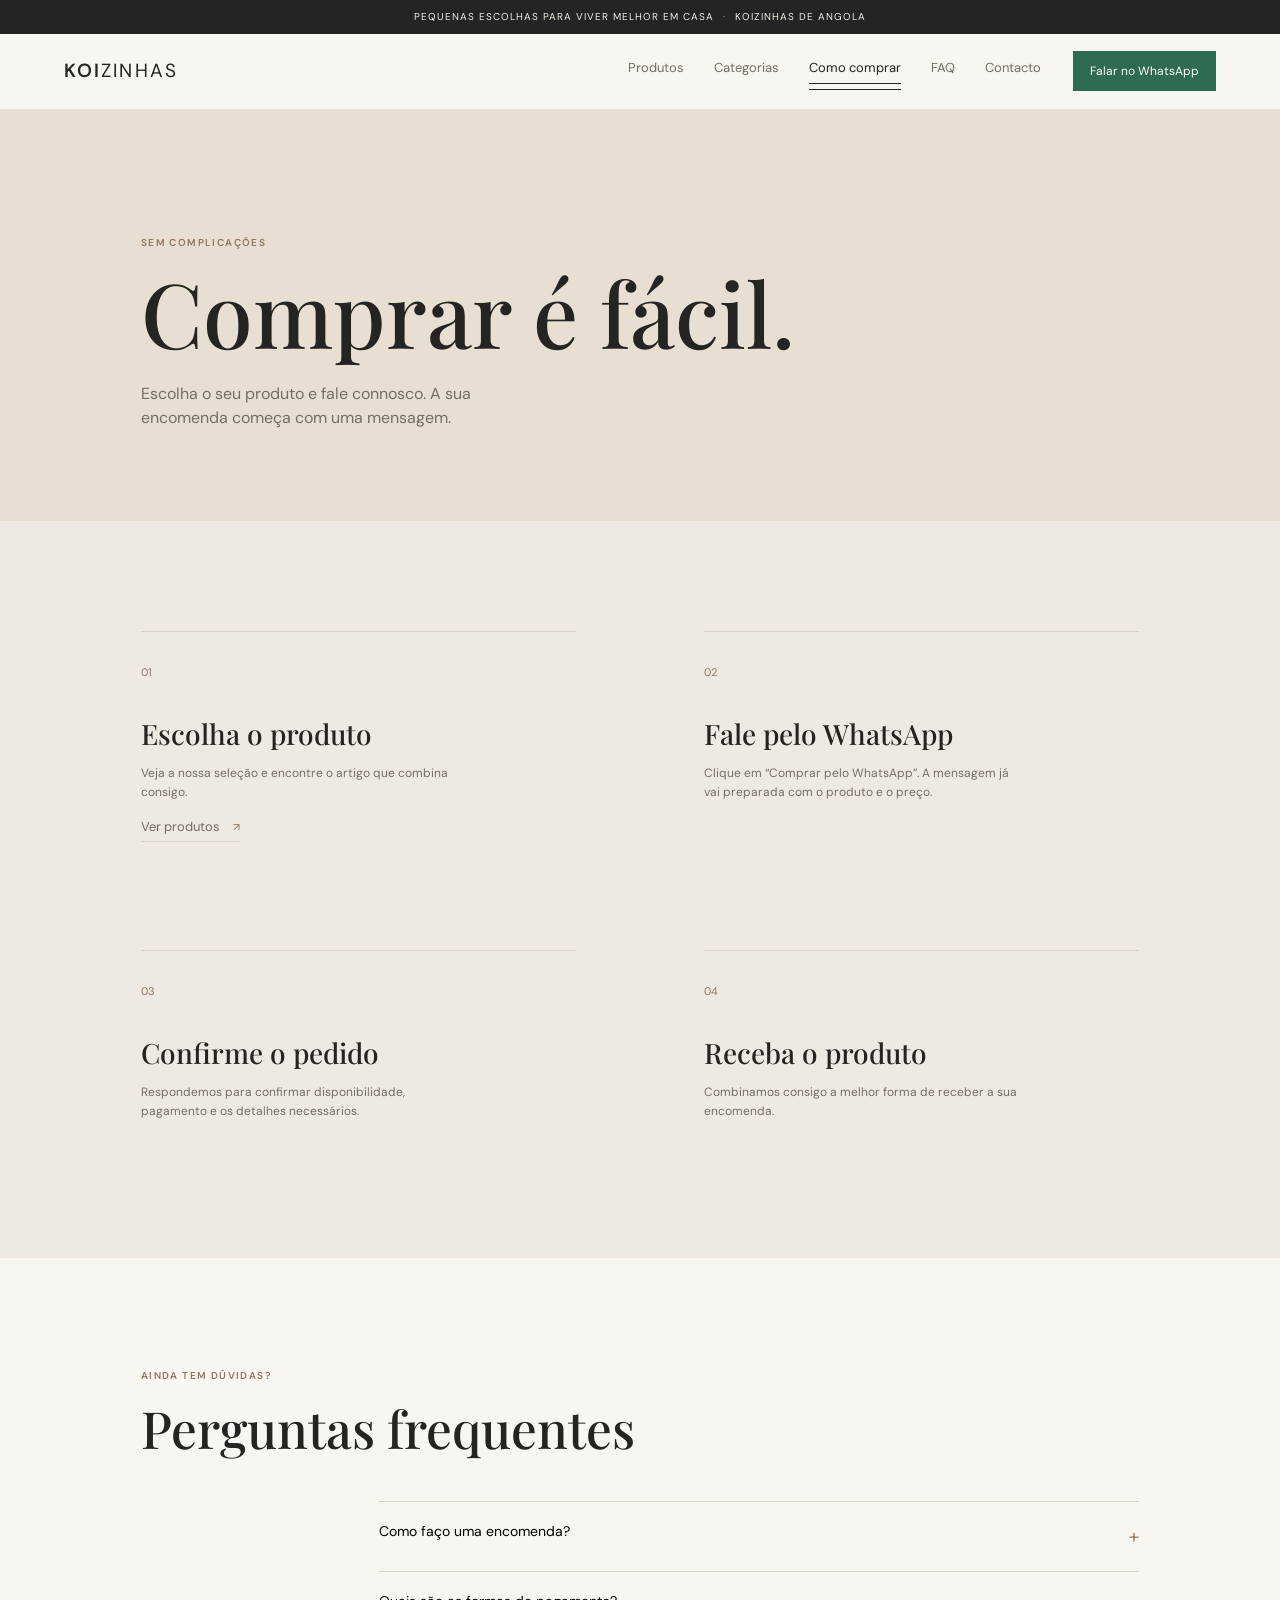
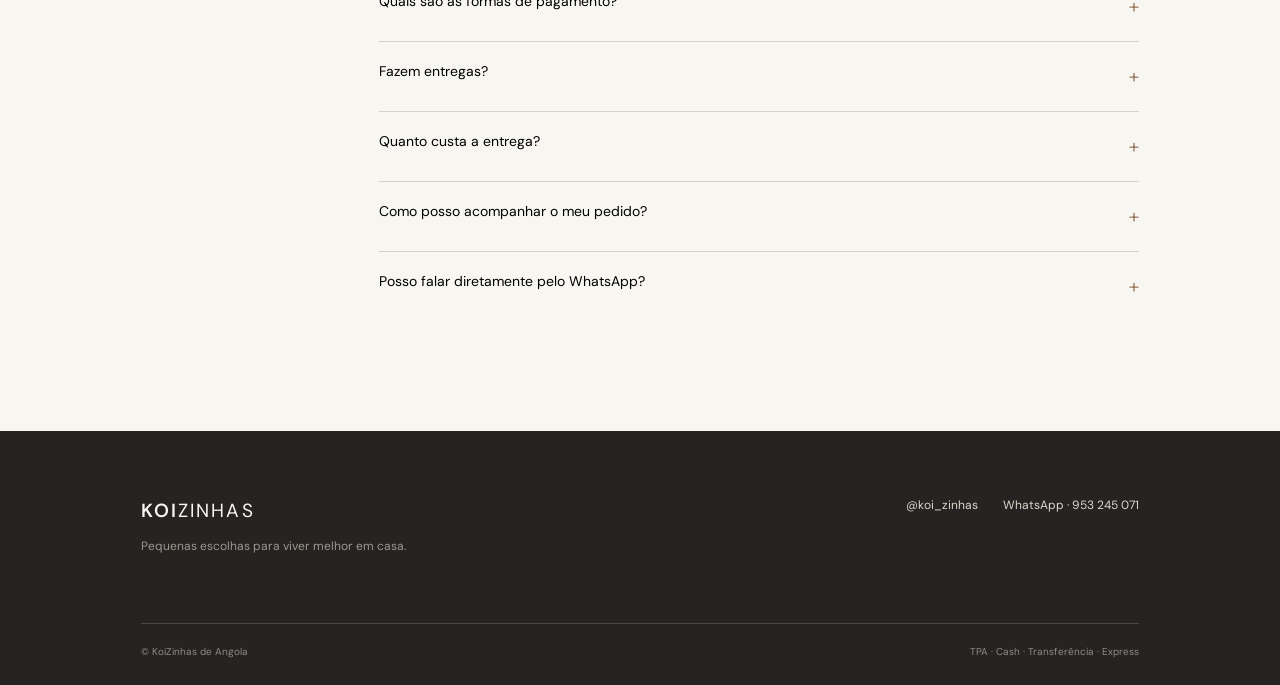
==== como-comprar.html @ 9c2c4a69 "first commit" ====
<!doctype html>
<html lang="pt-AO">
<head><meta charset="utf-8"><meta name="viewport" content="width=device-width, initial-scale=1"><title>Como comprar | KoiZinhas de Angola</title><meta name="description" content="Saiba como comprar na KoiZinhas de Angola através do WhatsApp."><link rel="stylesheet" href="css/style.css"><script src="js/app.js" defer></script></head>
<body>
<div class="announcement-bar">Pequenas escolhas para viver melhor em casa <span>·</span> KoiZinhas de Angola</div>
<header class="site-header"><a class="logo" href="index.html">KOI<span>ZINHAS</span></a><nav class="main-nav" aria-label="Navegação principal"><a href="produtos.html">Produtos</a><a href="produtos.html#categorias">Categorias</a><a class="current" href="como-comprar.html">Como comprar</a><a href="como-comprar.html#faq">FAQ</a><a href="contacto.html">Contacto</a></nav><a class="header-whatsapp" href="https://wa.me/244953245071" target="_blank" rel="noopener">Falar no WhatsApp</a><button class="menu-button" type="button" aria-expanded="false" aria-label="Abrir menu">Menu</button></header>
<main><section class="page-heading"><p class="eyebrow">Sem complicações</p><h1>Comprar é fácil.</h1><p>Escolha o seu produto e fale connosco. A sua encomenda começa com uma mensagem.</p></section><section class="section steps-page"><div class="steps-grid"><article><span>01</span><h2>Escolha o produto</h2><p>Veja a nossa seleção e encontre o artigo que combina consigo.</p><a class="underlined-link" href="produtos.html">Ver produtos <span>↗</span></a></article><article><span>02</span><h2>Fale pelo WhatsApp</h2><p>Clique em “Comprar pelo WhatsApp”. A mensagem já vai preparada com o produto e o preço.</p></article><article><span>03</span><h2>Confirme o pedido</h2><p>Respondemos para confirmar disponibilidade, pagamento e os detalhes necessários.</p></article><article><span>04</span><h2>Receba o produto</h2><p>Combinamos consigo a melhor forma de receber a sua encomenda.</p></article></div></section><section class="section faq-page" id="faq"><div class="section-heading"><div><p class="eyebrow">Ainda tem dúvidas?</p><h2>Perguntas frequentes</h2></div></div><div class="faq-list" id="faq-list"></div></section></main>
<footer class="footer"><div><a class="logo light-logo" href="index.html">KOI<span>ZINHAS</span></a><p>Pequenas escolhas para viver melhor em casa.</p></div><div class="footer-links"><a href="https://instagram.com/koi_zinhas" target="_blank" rel="noopener">@koi_zinhas</a><a href="contacto.html">WhatsApp · 953 245 071</a></div><div class="footer-bottom"><span>© KoiZinhas de Angola</span><span>TPA · Cash · Transferência · Express</span></div></footer><div class="mobile-bar"><a href="produtos.html">Produtos</a><a href="https://wa.me/244953245071" target="_blank" rel="noopener">WhatsApp</a></div>
</body></html>
---- css/style.css ----
@import url('https://fonts.googleapis.com/css2?family=DM+Sans:wght@400;500;600&family=Playfair+Display:wght@500;600&display=swap');
:root{--ink:#252422;--muted:#746e65;--paper:#f8f6f1;--sand:#e8dfd2;--line:#d9d1c6;--wood:#92745b;--green:#2e6b50;--serif:'Playfair Display',Georgia,serif;--sans:'DM Sans',Arial,sans-serif}*{box-sizing:border-box}html{scroll-behavior:smooth}body{margin:0;background:var(--paper);color:var(--ink);font-family:var(--sans);font-size:15px;line-height:1.55}a{color:inherit;text-decoration:none}button{font:inherit}.site-header{height:76px;padding:0 5vw;display:flex;align-items:center;gap:32px;background:rgba(248,246,241,.96);border-bottom:1px solid rgba(217,209,198,.6);position:sticky;top:0;z-index:5}.logo{font-size:19px;font-weight:600;letter-spacing:.11em}.logo span{font-weight:400}.main-nav{display:flex;gap:30px;margin-left:auto}.main-nav a{font-size:13px;color:var(--muted)}.header-whatsapp{background:var(--green);color:#fff;padding:11px 17px;font-size:12px}.menu-button{display:none;border:0;background:none;color:var(--muted)}.hero{display:grid;grid-template-columns:42% 58%;min-height:650px}.hero-copy{padding:clamp(70px,10vw,145px) 10vw 70px 11vw;display:flex;flex-direction:column;justify-content:center}.eyebrow{margin:0 0 17px;color:var(--wood);font-size:10px;font-weight:600;letter-spacing:.14em;text-transform:uppercase}.hero h1{max-width:600px;margin:0;font:600 clamp(42px,5.3vw,78px)/1.05 var(--serif)}.hero-description{max-width:360px;margin:28px 0 34px;color:var(--muted);font-size:16px}.hero-actions{display:flex;align-items:center;gap:25px;flex-wrap:wrap}.button{display:inline-flex;align-items:center;justify-content:center;padding:14px 21px;font-size:12px;letter-spacing:.1em;text-transform:uppercase}.button.dark{background:var(--ink);color:var(--paper)}.button.light{background:var(--paper);color:var(--ink)}.underlined-link{border-bottom:1px solid var(--line);padding-bottom:4px;color:var(--muted);font-size:13px}.underlined-link span,.button span{margin-left:10px}.hero-image{min-height:500px}.hero-image img,.feature-wrap>img{display:block;width:100%;height:100%;object-fit:cover}.intro-strip{display:flex;justify-content:space-between;align-items:center;padding:31px 11vw;background:var(--sand);font:500 21px var(--serif)}.intro-strip p{margin:0}.intro-strip span{color:var(--muted);font:12px var(--sans)}.section{padding:110px 11vw}.section-heading{display:flex;justify-content:space-between;align-items:end;margin-bottom:45px}.section h2{margin:0;font:500 clamp(34px,4vw,54px)/1.08 var(--serif)}.section-heading>p{max-width:280px;margin:0;color:var(--muted);font-size:13px}.category-list{display:flex;gap:24px;margin-bottom:25px;overflow:auto}.category-button{padding:0 0 8px;border:0;border-bottom:1px solid transparent;background:none;color:var(--muted);cursor:pointer;font-size:12px;white-space:nowrap}.category-button.active{border-color:var(--ink);color:var(--ink)}.product-grid{display:grid;grid-template-columns:repeat(2,1fr);gap:55px 22px}.product-card{min-width:0}.product-image{display:block;width:100%;aspect-ratio:1/1.12;padding:0;border:0;background:var(--sand);overflow:hidden;cursor:pointer}.product-image img{width:100%;height:100%;object-fit:cover;transition:transform .5s}.product-image:hover img{transform:scale(1.03)}.product-meta{display:flex;justify-content:space-between;gap:15px;margin-top:18px}.product-meta h3{margin:0 0 7px;font:500 20px var(--serif)}.product-meta p{max-width:260px;margin:0;color:var(--muted);font-size:12px}.product-meta strong,.feature-copy>strong,.dialog-copy>strong{font-size:14px;white-space:nowrap}.availability{margin:16px 0;color:var(--green);font-size:10px;letter-spacing:.12em;text-transform:uppercase}.product-actions{display:flex;align-items:center;gap:16px}.buy-button{display:inline-flex;background:var(--green);color:#fff;padding:10px 13px;border:0;font-size:10px;letter-spacing:.08em;text-transform:uppercase}.details-button{padding:0;border:0;border-bottom:1px solid var(--line);background:none;color:var(--muted);cursor:pointer;font-size:11px}.feature-section{padding-top:0}.feature-wrap{display:grid;grid-template-columns:1.1fr 1fr;background:var(--sand)}.feature-wrap>img{min-height:470px}.feature-copy{align-self:center;padding:65px 8vw}.feature-copy h2{font-size:47px}.feature-copy>p:not(.eyebrow){max-width:330px;margin:22px 0;color:var(--muted);font-size:14px}.feature-copy .buy-button{width:max-content;margin-top:27px}.steps-section{background:#eeeae3}.steps-grid{display:grid;grid-template-columns:repeat(4,1fr);gap:30px}.steps-grid article{border-top:1px solid var(--line);padding-top:18px}.steps-grid span{color:var(--wood);font-size:11px}.steps-grid h3{margin:38px 0 8px;font:500 19px var(--serif)}.steps-grid p{max-width:180px;margin:0;color:var(--muted);font-size:12px}.details-section{display:grid;grid-template-columns:1fr 1fr;gap:10vw}.details-copy{max-width:390px;padding-top:38px;color:var(--muted)}.payments{display:flex;flex-wrap:wrap;gap:9px 20px;margin-top:30px;color:var(--ink);font-size:11px;letter-spacing:.08em;text-transform:uppercase}.faq-list{max-width:760px;margin-left:auto}.faq-item{border-top:1px solid var(--line)}.faq-question{display:flex;justify-content:space-between;width:100%;padding:19px 0;border:0;background:none;text-align:left;cursor:pointer;font-size:14px}.faq-question span{color:var(--wood);font-size:20px;font-weight:300}.faq-answer{display:none;padding:0 40px 19px 0;color:var(--muted);font-size:13px}.faq-item.open .faq-answer{display:block}.contact-section{display:flex;justify-content:space-between;align-items:center;gap:30px;background:var(--wood);color:#fff}.contact-section .eyebrow{color:#e6d6c3}.contact-section h2{font-size:44px}.contact-section p:not(.eyebrow){color:#ebdfd2}.footer{display:grid;grid-template-columns:1fr auto;gap:55px;padding:65px 11vw 25px;background:var(--ink);color:#dfd8cd}.light-logo{color:#f8f6f1}.footer p{color:#9e978e;font-size:12px}.footer-links{display:flex;gap:25px;align-items:start;font-size:12px}.footer-bottom{display:flex;grid-column:1/-1;justify-content:space-between;padding-top:20px;border-top:1px solid #4a4741;color:#918b82;font-size:10px}.mobile-bar{display:none}.product-dialog{width:min(850px,calc(100% - 32px));padding:0;border:0;background:var(--paper);color:var(--ink)}.product-dialog::backdrop{background:#25242299}.dialog-close{position:absolute;top:10px;right:15px;border:0;background:none;font-size:27px;cursor:pointer}.dialog-product{display:grid;grid-template-columns:1fr 1fr}.dialog-product>img{width:100%;height:100%;min-height:430px;object-fit:cover}.dialog-copy{padding:60px 45px}.dialog-copy h2{margin:0 0 10px;font:500 36px var(--serif)}.dialog-copy>p:not(.eyebrow):not(.availability){color:var(--muted);font-size:13px}.dialog-copy .buy-button{margin-top:10px}
@media(max-width:700px){body{padding-bottom:62px}.site-header{height:62px;padding:0 20px}.header-whatsapp{display:none}.menu-button{display:block;margin-left:auto}.main-nav{display:none;position:absolute;top:62px;left:0;right:0;padding:18px 20px;background:var(--paper);border-bottom:1px solid var(--line)}.main-nav.open{display:flex;flex-direction:column;gap:16px}.hero{display:flex;flex-direction:column-reverse;min-height:0}.hero-image{height:58vh;min-height:370px}.hero-copy{padding:46px 22px 58px}.hero h1{font-size:45px}.hero-description{margin:20px 0 27px;font-size:14px}.intro-strip{display:block;padding:23px 22px}.intro-strip p{margin-bottom:5px;font-size:18px}.intro-strip span{font-size:11px}.section{padding:70px 22px}.section-heading{display:block;margin-bottom:32px}.section-heading>p{margin-top:18px}.product-grid{grid-template-columns:1fr;gap:45px}.product-meta h3{font-size:22px}.feature-wrap{display:block}.feature-wrap>img{min-height:330px}.feature-copy{padding:45px 28px 50px}.feature-copy h2{font-size:38px}.steps-grid{grid-template-columns:1fr 1fr;gap:38px 22px}.steps-grid h3{margin-top:25px;font-size:17px}.details-section{display:block}.details-copy{padding-top:23px}.contact-section{display:block}.contact-section h2{font-size:38px;margin-bottom:15px}.contact-section .button{margin-top:22px}.footer{display:block;padding:50px 22px 85px}.footer-links{flex-wrap:wrap;margin:32px 0}.footer-bottom{display:block}.footer-bottom span{display:block;margin-top:9px}.mobile-bar{position:fixed;right:0;bottom:0;left:0;z-index:10;display:grid;grid-template-columns:1fr 1fr;height:62px;background:var(--ink);box-shadow:0 -5px 18px #0002}.mobile-bar a{display:flex;align-items:center;justify-content:center;color:var(--paper);font-size:11px;letter-spacing:.1em;text-transform:uppercase}.mobile-bar a:last-child{background:var(--green)}.dialog-product{display:block}.dialog-product>img{height:300px;min-height:0}.dialog-copy{padding:35px 25px 30px}}

.main-nav a.current{color:var(--ink);border-bottom:1px solid var(--ink);padding-bottom:4px}.home-intro{display:grid;grid-template-columns:1fr 1fr;gap:10vw}.home-intro>div:last-child{align-self:end;max-width:330px;color:var(--muted)}.home-intro .underlined-link{display:inline-block;margin-top:22px;color:var(--ink)}.page-heading{padding:125px 11vw 90px;background:var(--sand)}.page-heading h1{max-width:700px;margin:0;font:500 clamp(48px,7vw,92px)/1 var(--serif)}.page-heading>p:last-child{max-width:390px;margin:25px 0 0;color:var(--muted);font-size:16px}.products-page{padding-top:65px}.steps-page{background:#eeeae3}.steps-page .steps-grid{grid-template-columns:repeat(2,1fr);gap:80px 10vw}.steps-page .steps-grid article{padding:28px 0;border-top:1px solid var(--line)}.steps-page h2{margin:32px 0 12px;font:500 28px var(--serif)}.steps-page p{max-width:320px;color:var(--muted)}.steps-page .underlined-link{display:inline-block;margin-top:15px}.faq-page{min-height:500px}.contact-hero{display:grid;grid-template-columns:1fr 1fr;min-height:580px;background:var(--sand)}.contact-hero>div{display:flex;flex-direction:column;justify-content:center;padding:80px 11vw}.contact-hero h1{margin:0;font:500 clamp(48px,6vw,78px)/1 var(--serif)}.contact-hero p:not(.eyebrow){max-width:360px;margin:25px 0 30px;color:var(--muted)}.contact-hero .button{width:max-content}.contact-hero img{width:100%;height:100%;min-height:450px;object-fit:cover}.contact-details{display:grid;grid-template-columns:1fr 1fr;gap:10vw}.contact-links{display:grid;gap:0}.contact-links>a,.contact-links>div{display:grid;gap:5px;padding:20px 0;border-top:1px solid var(--line)}.contact-links small{color:var(--wood);font-size:10px;letter-spacing:.13em;text-transform:uppercase}.contact-links strong{font:500 25px var(--serif)}
@media(max-width:700px){.page-heading{padding:80px 22px 65px}.page-heading h1{font-size:50px}.home-intro,.contact-details{display:block}.home-intro>div:last-child{margin-top:24px}.steps-page .steps-grid{grid-template-columns:1fr;gap:30px}.contact-hero{display:flex;flex-direction:column}.contact-hero>div{padding:75px 22px 60px}.contact-hero img{min-height:330px;max-height:430px}.contact-details .contact-links{margin-top:35px}}

.announcement-bar{display:flex;justify-content:center;gap:9px;padding:9px 20px;background:var(--ink);color:#f3eee6;font-size:10px;letter-spacing:.1em;text-transform:uppercase}.announcement-bar span{color:#bda88e}.category-showcase{padding-top:95px;padding-bottom:80px}.category-tiles{display:grid;grid-template-columns:1.35fr 1fr 1fr;grid-template-rows:260px 260px;gap:14px}.category-tile{position:relative;display:block;overflow:hidden;background:var(--sand)}.category-tile-large{grid-row:span 2}.category-tile img{width:100%;height:100%;object-fit:cover;display:block;transition:transform .6s}.category-tile:hover img{transform:scale(1.04)}.category-tile:after{content:'';position:absolute;inset:45% 0 0;background:linear-gradient(transparent,#25242299)}.category-tile span{position:absolute;z-index:1;bottom:20px;left:22px;color:#fff;font:500 25px var(--serif)}.category-tile b{font:14px var(--sans);margin-left:8px}.category-tile:nth-child(2){grid-column:2 / 4}.category-tile:nth-child(3){grid-column:2}.category-tile:nth-child(4){grid-column:3}
.product-detail{display:grid;grid-template-columns:1.1fr .9fr;min-height:680px}.product-gallery{display:grid;grid-template-columns:88px 1fr;gap:16px;padding:70px 5vw 70px 11vw;background:var(--sand)}.gallery-main{overflow:hidden;background:#e1d5c5}.gallery-main img{width:100%;height:100%;min-height:540px;display:block;object-fit:cover;transition:transform .5s ease}.gallery-main:hover img{transform:scale(1.025)}.gallery-thumbs{display:flex;flex-direction:column;gap:10px}.gallery-thumb{padding:0;border:1px solid transparent;background:none;cursor:pointer}.gallery-thumb.active{border-color:var(--ink)}.gallery-thumb img{display:block;width:100%;aspect-ratio:1;object-fit:cover}.product-information{align-self:center;padding:70px 11vw 70px 7vw}.product-information h1{max-width:440px;margin:0;font:500 clamp(42px,5vw,70px)/1.02 var(--serif)}.product-detail-price{margin:24px 0 0;font-size:17px;font-weight:600}.product-detail-description{max-width:350px;margin:25px 0;color:var(--muted);font-size:14px}.product-buy{margin-top:12px}.product-note{display:grid;gap:10px;margin-top:55px;padding-top:20px;border-top:1px solid var(--line);color:var(--muted);font-size:11px}.product-aftercare{background:#eeeae3}.product-aftercare h2{max-width:580px;margin:0 0 24px;font-size:48px}.unavailable-message{color:var(--muted);font-size:13px}.product-detail-loading{padding:150px 11vw;color:var(--muted)}
@media(max-width:700px){.announcement-bar{font-size:8px;letter-spacing:.08em}.category-showcase{padding-top:70px;padding-bottom:55px}.category-tiles{display:grid;grid-template-columns:1fr 1fr;grid-template-rows:220px 170px 170px;gap:9px}.category-tile-large{grid-row:auto;grid-column:1 / 3}.category-tile:nth-child(2),.category-tile:nth-child(3),.category-tile:nth-child(4){grid-column:auto}.category-tile span{bottom:14px;left:15px;font-size:20px}}

.empty-category{grid-column:1 / -1;max-width:520px;padding:60px 0}.empty-category h2{margin:0;font-size:38px}.empty-category>p:not(.eyebrow){max-width:390px;margin:18px 0 25px;color:var(--muted);font-size:14px}

.js body{opacity:1}.page-leaving{opacity:0;transition:opacity .14s ease}.site-header{transition:height .25s ease,background .25s ease,box-shadow .25s ease}.site-header.is-scrolled{height:64px;background:rgba(248,246,241,.99);box-shadow:0 1px 14px rgba(37,36,34,.06)}.main-nav a{position:relative;transition:color .2s ease}.main-nav a:after{content:'';position:absolute;right:0;bottom:-7px;left:0;height:1px;background:var(--ink);transform:scaleX(0);transform-origin:right;transition:transform .25s ease}.main-nav a:hover:after,.main-nav a.current:after{transform:scaleX(1);transform-origin:left}.js .reveal{opacity:0;transform:translateY(18px);transition:opacity .65s ease,transform .65s ease}.js .reveal.is-visible{opacity:1;transform:translateY(0)}.product-grid .product-card:nth-child(2){transition-delay:.08s}.product-grid .product-card:nth-child(3){transition-delay:.16s}.product-grid .product-card:nth-child(4){transition-delay:.24s}.product-image{position:relative}.product-image:after{content:'';position:absolute;inset:0;background:linear-gradient(transparent 52%,rgba(37,36,34,.35));opacity:0;transition:opacity .35s ease}.product-image:hover:after{opacity:1}.image-action{position:absolute;z-index:1;right:20px;bottom:18px;left:20px;color:#fff;font-size:10px;letter-spacing:.1em;text-transform:uppercase;opacity:0;transform:translateY(5px);transition:opacity .3s ease,transform .3s ease}.product-image:hover .image-action{opacity:1;transform:translateY(0)}.image-action b{margin-left:7px;font-size:14px;transition:transform .25s ease;display:inline-block}.product-image:hover .image-action b{transform:translateX(4px)}.buy-button{transition:background .25s ease,transform .25s ease}.buy-button:hover{background:#245a43;transform:translateY(-2px)}.buy-button span{margin-left:8px;transition:transform .25s ease;display:inline-block}.buy-button:hover span{transform:translateX(3px)}.category-tile span b{display:inline-block;transition:transform .25s ease}.category-tile:hover span b{transform:translateX(4px)}.menu-open{overflow:hidden}.menu-button{cursor:pointer}.product-dialog{animation:dialog-in .24s ease}.faq-answer{max-height:0;overflow:hidden;display:block;padding-top:0;padding-bottom:0;transition:max-height .3s ease,padding .3s ease}.faq-item.open .faq-answer{max-height:160px;padding-bottom:19px}.faq-item.open .faq-question span{transform:rotate(180deg)}.faq-question span{display:inline-block;transition:transform .25s ease}@keyframes dialog-in{from{opacity:0;transform:translateY(12px)}to{opacity:1;transform:translateY(0)}}
@media(prefers-reduced-motion:reduce){*,*::before,*::after{scroll-behavior:auto!important;animation-duration:.01ms!important;animation-iteration-count:1!important;transition-duration:.01ms!important}.js .reveal{opacity:1;transform:none}.page-leaving{opacity:1}}
@keyframes page-in{from{opacity:0}to{opacity:1}}.js body{animation:page-in .45s ease both}
@media(max-width:700px){.product-detail{display:block}.product-gallery{display:flex;flex-direction:column-reverse;gap:12px;padding:22px}.gallery-main img{min-height:0;aspect-ratio:1/1.08}.gallery-thumbs{flex-direction:row}.gallery-thumb{width:62px}.product-information{padding:55px 22px 65px}.product-information h1{font-size:48px}.product-note{margin-top:38px}.product-aftercare h2{font-size:38px}}
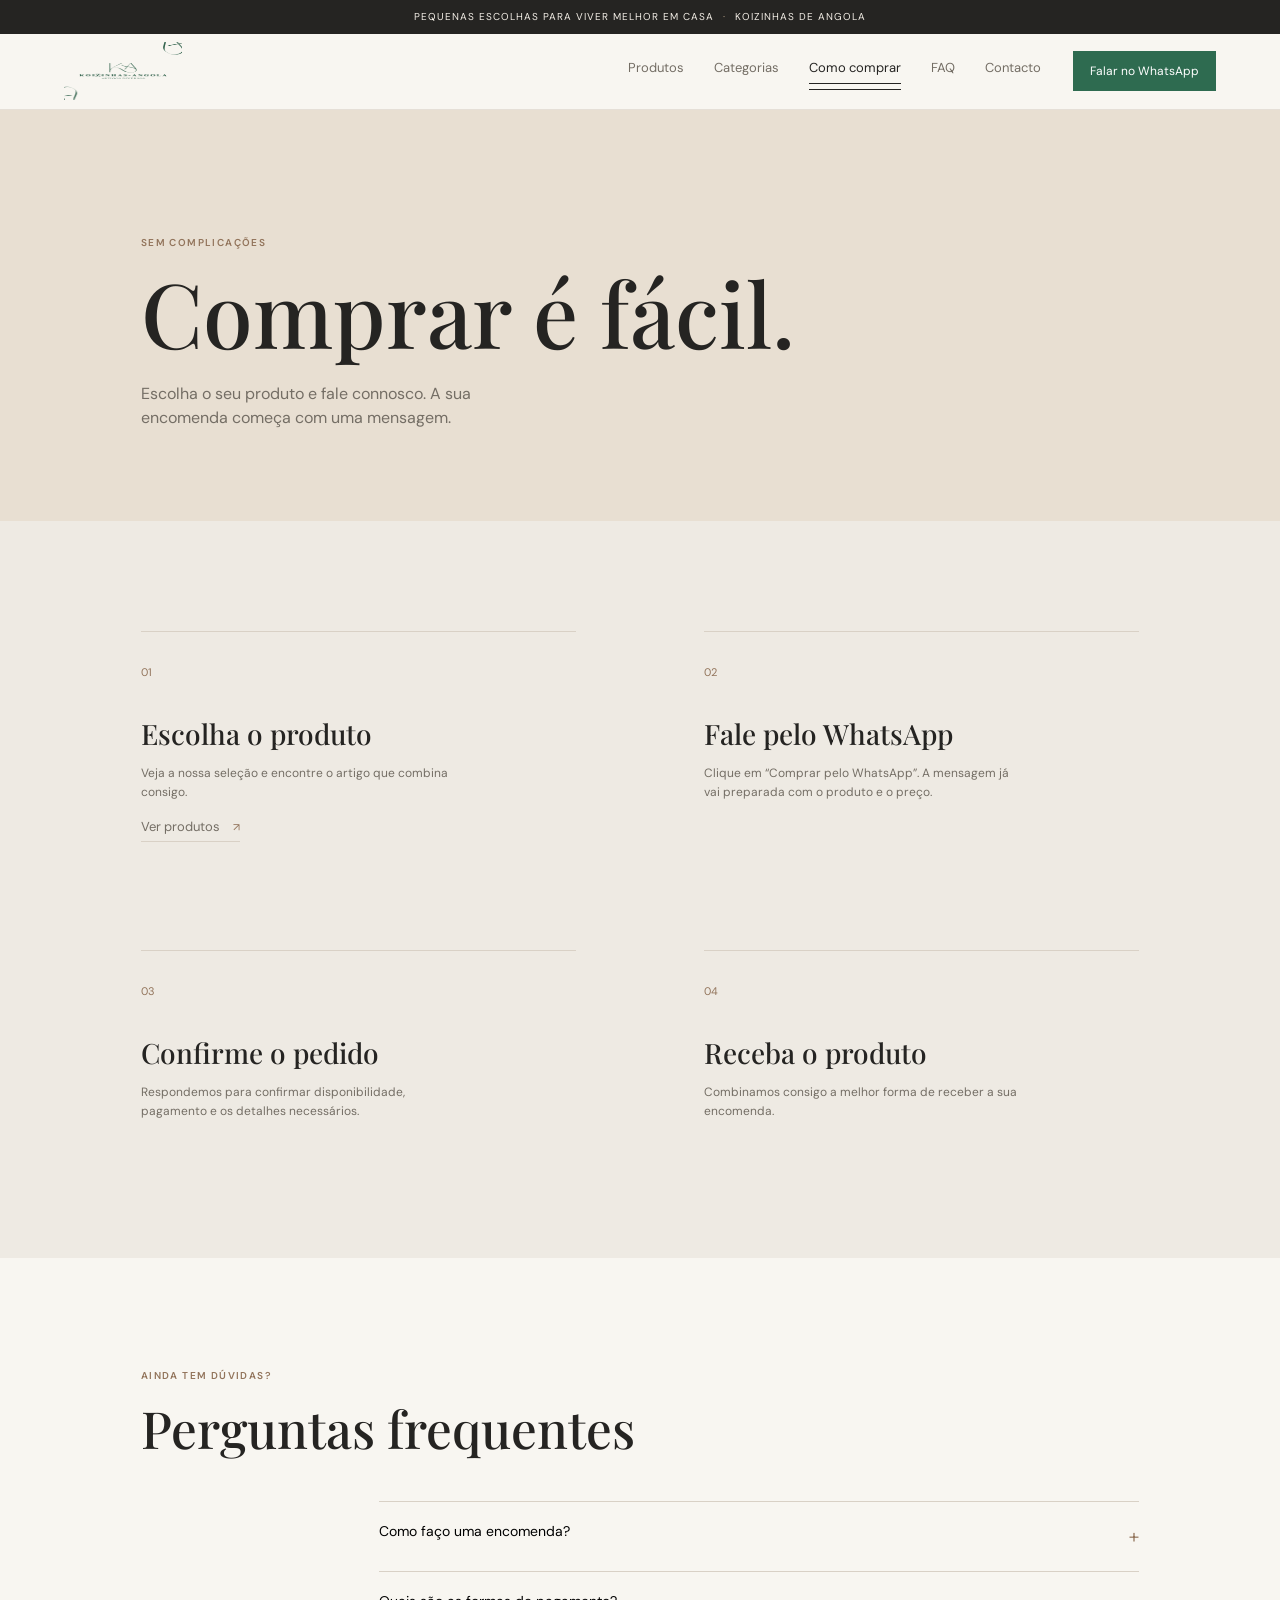
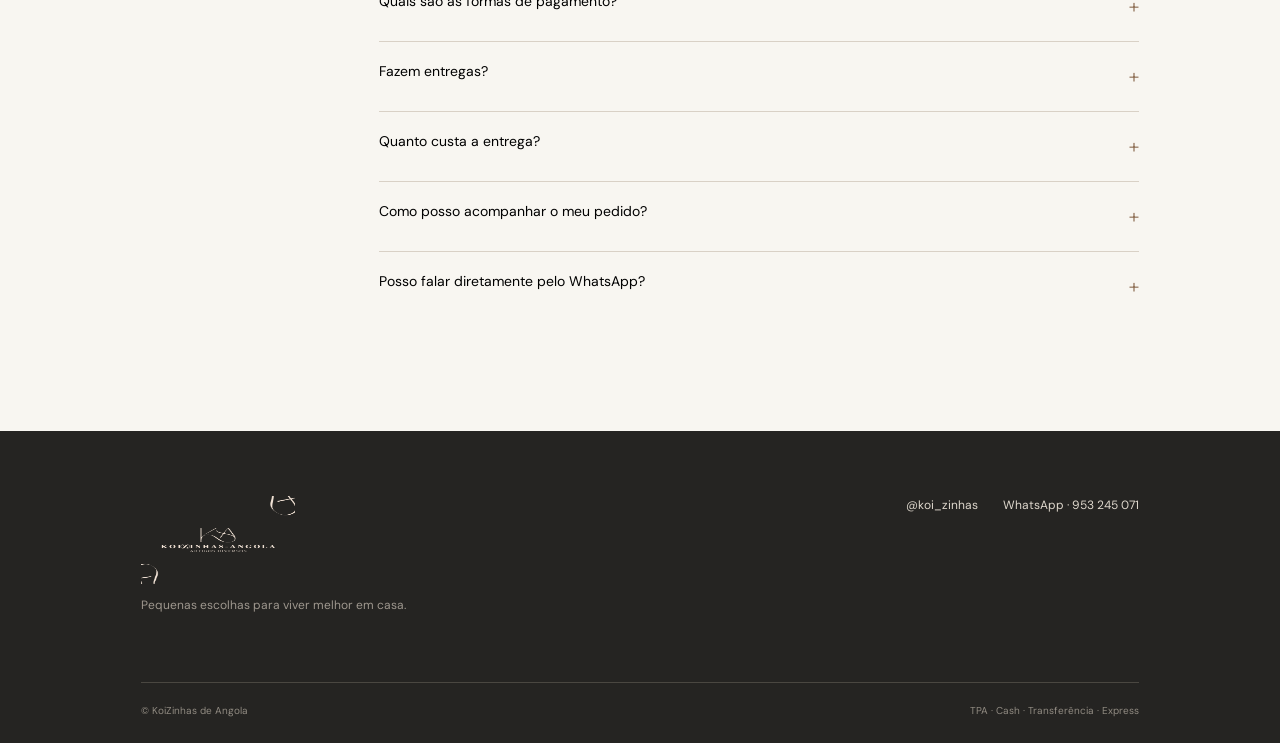
==== commit aca4b2d3: "Atualiza site" ====
--- a/como-comprar.html
+++ b/como-comprar.html
@@ -3,7 +3,7 @@
 <head><meta charset="utf-8"><meta name="viewport" content="width=device-width, initial-scale=1"><title>Como comprar | KoiZinhas de Angola</title><meta name="description" content="Saiba como comprar na KoiZinhas de Angola através do WhatsApp."><link rel="stylesheet" href="css/style.css"><script src="js/app.js" defer></script></head>
 <body>
 <div class="announcement-bar">Pequenas escolhas para viver melhor em casa <span>·</span> KoiZinhas de Angola</div>
-<header class="site-header"><a class="logo" href="index.html">KOI<span>ZINHAS</span></a><nav class="main-nav" aria-label="Navegação principal"><a href="produtos.html">Produtos</a><a href="produtos.html#categorias">Categorias</a><a class="current" href="como-comprar.html">Como comprar</a><a href="como-comprar.html#faq">FAQ</a><a href="contacto.html">Contacto</a></nav><a class="header-whatsapp" href="https://wa.me/244953245071" target="_blank" rel="noopener">Falar no WhatsApp</a><button class="menu-button" type="button" aria-expanded="false" aria-label="Abrir menu">Menu</button></header>
+<header class="site-header"><a class="logo" href="index.html"><img src="assets/logotipo1.png" alt="KoiZinhas de Angola" /></a><nav class="main-nav" aria-label="Navegação principal"><a href="produtos.html">Produtos</a><a href="produtos.html#categorias">Categorias</a><a class="current" href="como-comprar.html">Como comprar</a><a href="como-comprar.html#faq">FAQ</a><a href="contacto.html">Contacto</a></nav><a class="header-whatsapp" href="https://wa.me/244953245071" target="_blank" rel="noopener">Falar no WhatsApp</a><button class="menu-button" type="button" aria-expanded="false" aria-label="Abrir menu">Menu</button></header>
 <main><section class="page-heading"><p class="eyebrow">Sem complicações</p><h1>Comprar é fácil.</h1><p>Escolha o seu produto e fale connosco. A sua encomenda começa com uma mensagem.</p></section><section class="section steps-page"><div class="steps-grid"><article><span>01</span><h2>Escolha o produto</h2><p>Veja a nossa seleção e encontre o artigo que combina consigo.</p><a class="underlined-link" href="produtos.html">Ver produtos <span>↗</span></a></article><article><span>02</span><h2>Fale pelo WhatsApp</h2><p>Clique em “Comprar pelo WhatsApp”. A mensagem já vai preparada com o produto e o preço.</p></article><article><span>03</span><h2>Confirme o pedido</h2><p>Respondemos para confirmar disponibilidade, pagamento e os detalhes necessários.</p></article><article><span>04</span><h2>Receba o produto</h2><p>Combinamos consigo a melhor forma de receber a sua encomenda.</p></article></div></section><section class="section faq-page" id="faq"><div class="section-heading"><div><p class="eyebrow">Ainda tem dúvidas?</p><h2>Perguntas frequentes</h2></div></div><div class="faq-list" id="faq-list"></div></section></main>
-<footer class="footer"><div><a class="logo light-logo" href="index.html">KOI<span>ZINHAS</span></a><p>Pequenas escolhas para viver melhor em casa.</p></div><div class="footer-links"><a href="https://instagram.com/koi_zinhas" target="_blank" rel="noopener">@koi_zinhas</a><a href="contacto.html">WhatsApp · 953 245 071</a></div><div class="footer-bottom"><span>© KoiZinhas de Angola</span><span>TPA · Cash · Transferência · Express</span></div></footer><div class="mobile-bar"><a href="produtos.html">Produtos</a><a href="https://wa.me/244953245071" target="_blank" rel="noopener">WhatsApp</a></div>
+<footer class="footer"><div><a class="logo light-logo" href="index.html"><img src="assets/logotipo1.png" alt="KoiZinhas de Angola" /></a><p>Pequenas escolhas para viver melhor em casa.</p></div><div class="footer-links"><a href="https://instagram.com/koi_zinhas" target="_blank" rel="noopener">@koi_zinhas</a><a href="contacto.html">WhatsApp · 953 245 071</a></div><div class="footer-bottom"><span>© KoiZinhas de Angola</span><span>TPA · Cash · Transferência · Express</span></div></footer><div class="mobile-bar"><a href="produtos.html">Produtos</a><a href="https://wa.me/244953245071" target="_blank" rel="noopener">WhatsApp</a></div>
 </body></html>
--- a/css/style.css
+++ b/css/style.css
@@ -9,6 +9,9 @@
 .product-detail{display:grid;grid-template-columns:1.1fr .9fr;min-height:680px}.product-gallery{display:grid;grid-template-columns:88px 1fr;gap:16px;padding:70px 5vw 70px 11vw;background:var(--sand)}.gallery-main{overflow:hidden;background:#e1d5c5}.gallery-main img{width:100%;height:100%;min-height:540px;display:block;object-fit:cover;transition:transform .5s ease}.gallery-main:hover img{transform:scale(1.025)}.gallery-thumbs{display:flex;flex-direction:column;gap:10px}.gallery-thumb{padding:0;border:1px solid transparent;background:none;cursor:pointer}.gallery-thumb.active{border-color:var(--ink)}.gallery-thumb img{display:block;width:100%;aspect-ratio:1;object-fit:cover}.product-information{align-self:center;padding:70px 11vw 70px 7vw}.product-information h1{max-width:440px;margin:0;font:500 clamp(42px,5vw,70px)/1.02 var(--serif)}.product-detail-price{margin:24px 0 0;font-size:17px;font-weight:600}.product-detail-description{max-width:350px;margin:25px 0;color:var(--muted);font-size:14px}.product-buy{margin-top:12px}.product-note{display:grid;gap:10px;margin-top:55px;padding-top:20px;border-top:1px solid var(--line);color:var(--muted);font-size:11px}.product-aftercare{background:#eeeae3}.product-aftercare h2{max-width:580px;margin:0 0 24px;font-size:48px}.unavailable-message{color:var(--muted);font-size:13px}.product-detail-loading{padding:150px 11vw;color:var(--muted)}
 @media(max-width:700px){.announcement-bar{font-size:8px;letter-spacing:.08em}.category-showcase{padding-top:70px;padding-bottom:55px}.category-tiles{display:grid;grid-template-columns:1fr 1fr;grid-template-rows:220px 170px 170px;gap:9px}.category-tile-large{grid-row:auto;grid-column:1 / 3}.category-tile:nth-child(2),.category-tile:nth-child(3),.category-tile:nth-child(4){grid-column:auto}.category-tile span{bottom:14px;left:15px;font-size:20px}}
 
+.logo{display:flex;align-items:center;justify-content:center;width:118px;height:58px;flex-shrink:0}.logo img{display:block;width:100%;height:100%;object-fit:fill;filter:brightness(0) saturate(100%) invert(35%) sepia(18%) saturate(1040%) hue-rotate(101deg) brightness(83%) contrast(91%)}.light-logo{width:154px;height:88px}.light-logo img{filter:brightness(0) saturate(100%) invert(89%) sepia(9%) saturate(333%) hue-rotate(347deg) brightness(103%) contrast(91%)}
+@media(max-width:700px){.logo{width:92px;height:50px}.light-logo{width:140px;height:80px}}
+
 .empty-category{grid-column:1 / -1;max-width:520px;padding:60px 0}.empty-category h2{margin:0;font-size:38px}.empty-category>p:not(.eyebrow){max-width:390px;margin:18px 0 25px;color:var(--muted);font-size:14px}
 
 .js body{opacity:1}.page-leaving{opacity:0;transition:opacity .14s ease}.site-header{transition:height .25s ease,background .25s ease,box-shadow .25s ease}.site-header.is-scrolled{height:64px;background:rgba(248,246,241,.99);box-shadow:0 1px 14px rgba(37,36,34,.06)}.main-nav a{position:relative;transition:color .2s ease}.main-nav a:after{content:'';position:absolute;right:0;bottom:-7px;left:0;height:1px;background:var(--ink);transform:scaleX(0);transform-origin:right;transition:transform .25s ease}.main-nav a:hover:after,.main-nav a.current:after{transform:scaleX(1);transform-origin:left}.js .reveal{opacity:0;transform:translateY(18px);transition:opacity .65s ease,transform .65s ease}.js .reveal.is-visible{opacity:1;transform:translateY(0)}.product-grid .product-card:nth-child(2){transition-delay:.08s}.product-grid .product-card:nth-child(3){transition-delay:.16s}.product-grid .product-card:nth-child(4){transition-delay:.24s}.product-image{position:relative}.product-image:after{content:'';position:absolute;inset:0;background:linear-gradient(transparent 52%,rgba(37,36,34,.35));opacity:0;transition:opacity .35s ease}.product-image:hover:after{opacity:1}.image-action{position:absolute;z-index:1;right:20px;bottom:18px;left:20px;color:#fff;font-size:10px;letter-spacing:.1em;text-transform:uppercase;opacity:0;transform:translateY(5px);transition:opacity .3s ease,transform .3s ease}.product-image:hover .image-action{opacity:1;transform:translateY(0)}.image-action b{margin-left:7px;font-size:14px;transition:transform .25s ease;display:inline-block}.product-image:hover .image-action b{transform:translateX(4px)}.buy-button{transition:background .25s ease,transform .25s ease}.buy-button:hover{background:#245a43;transform:translateY(-2px)}.buy-button span{margin-left:8px;transition:transform .25s ease;display:inline-block}.buy-button:hover span{transform:translateX(3px)}.category-tile span b{display:inline-block;transition:transform .25s ease}.category-tile:hover span b{transform:translateX(4px)}.menu-open{overflow:hidden}.menu-button{cursor:pointer}.product-dialog{animation:dialog-in .24s ease}.faq-answer{max-height:0;overflow:hidden;display:block;padding-top:0;padding-bottom:0;transition:max-height .3s ease,padding .3s ease}.faq-item.open .faq-answer{max-height:160px;padding-bottom:19px}.faq-item.open .faq-question span{transform:rotate(180deg)}.faq-question span{display:inline-block;transition:transform .25s ease}@keyframes dialog-in{from{opacity:0;transform:translateY(12px)}to{opacity:1;transform:translateY(0)}}
